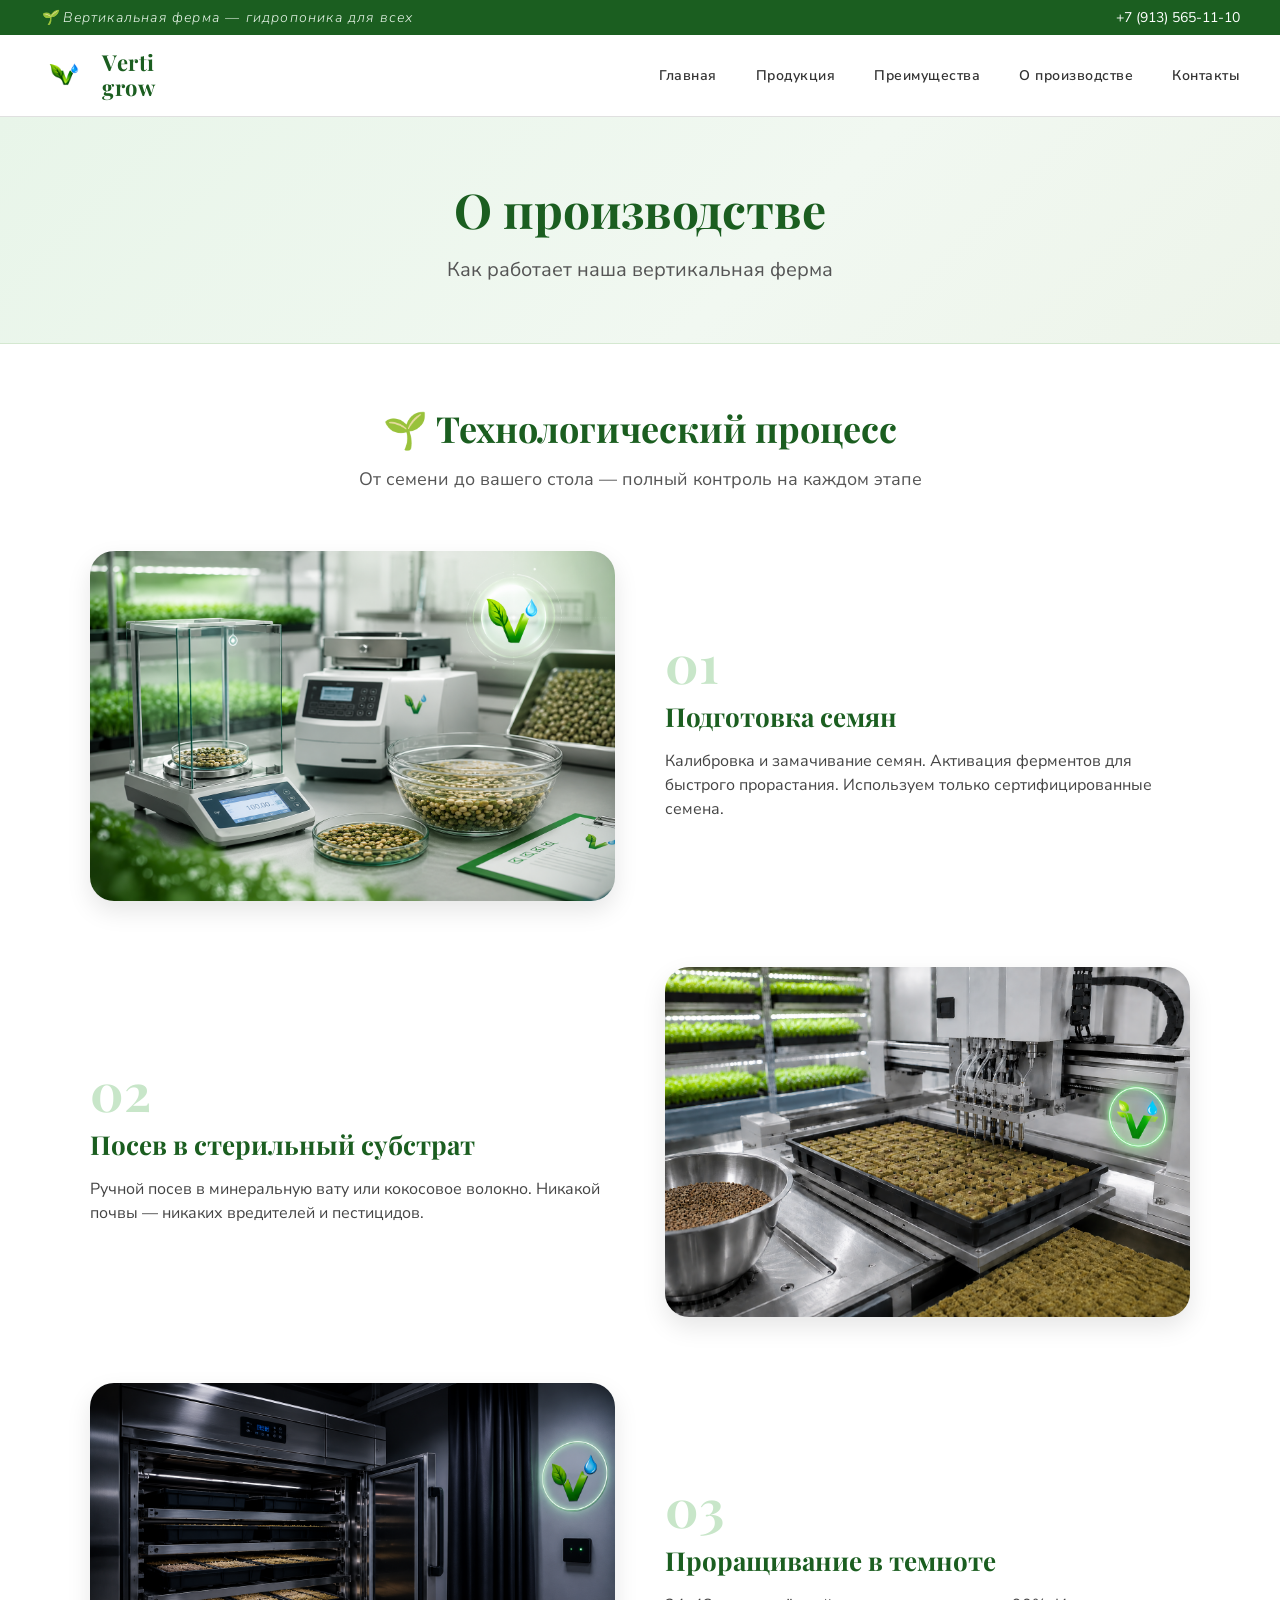
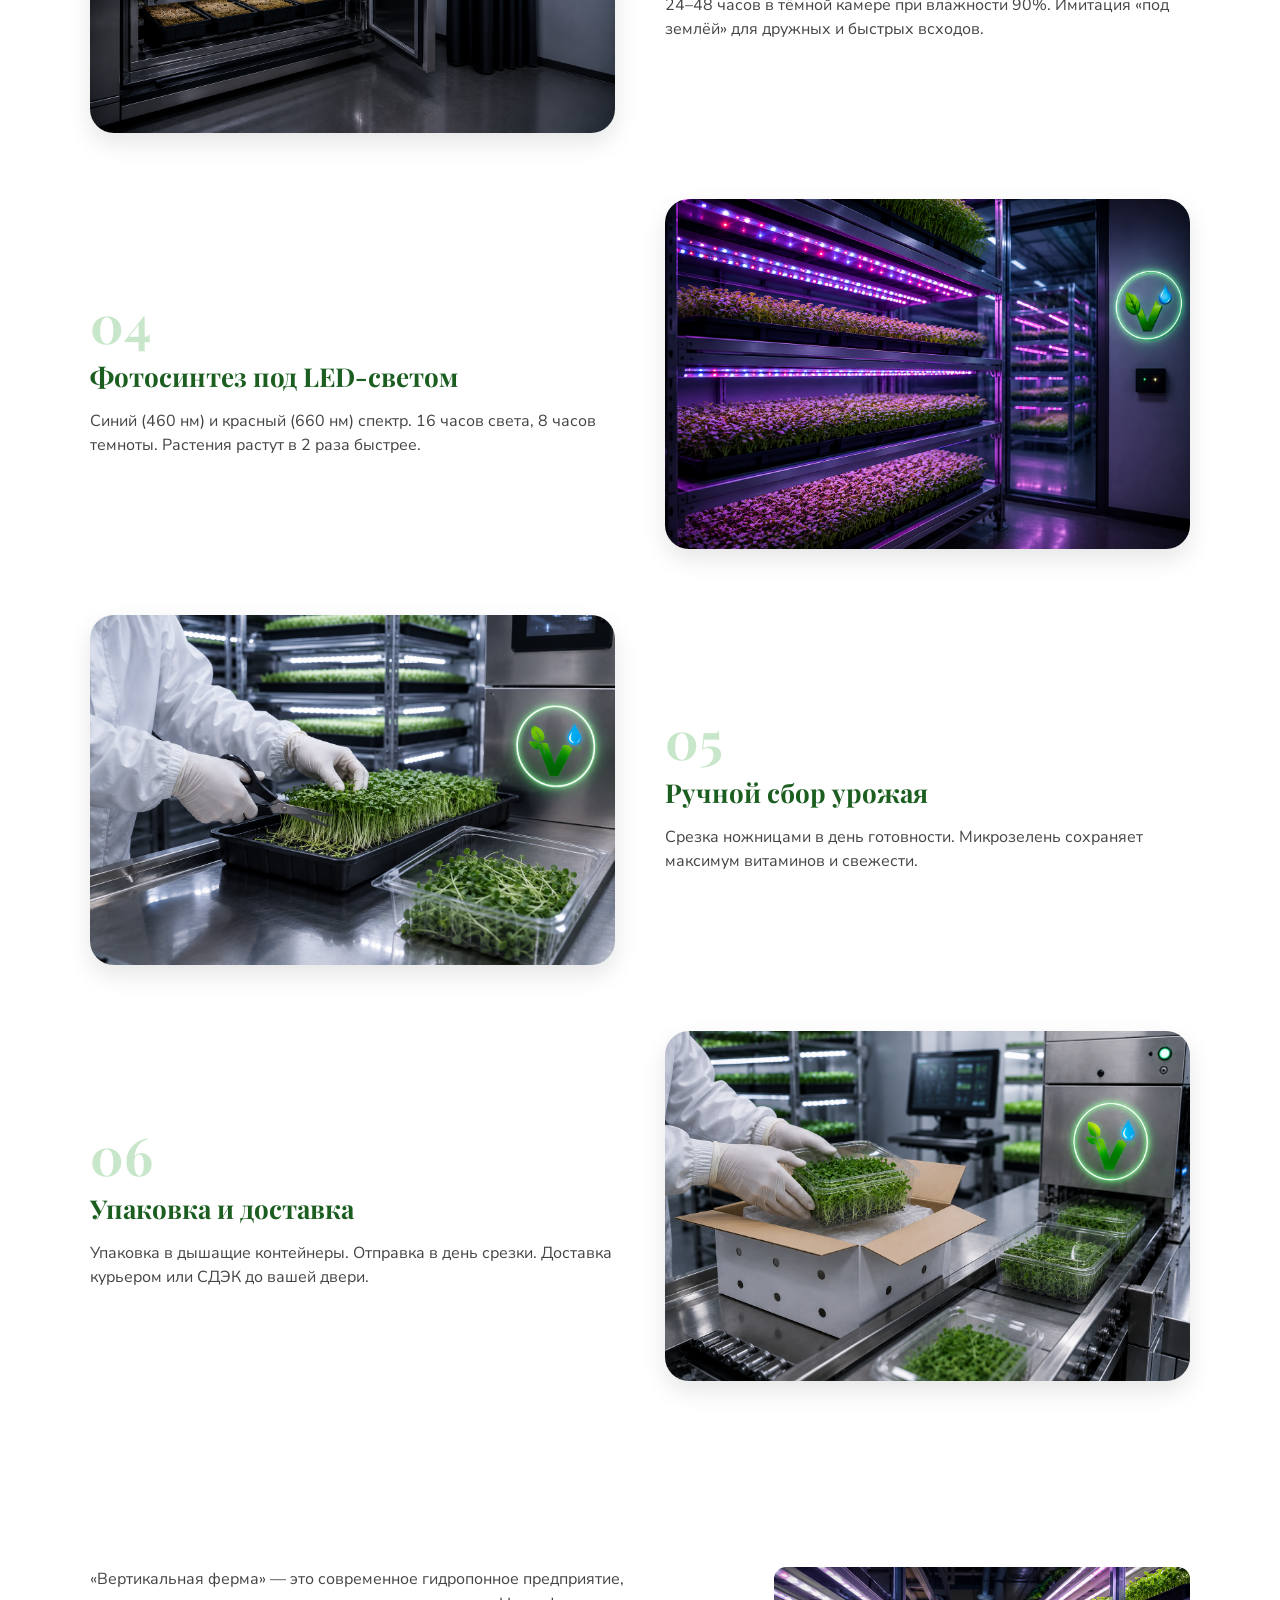
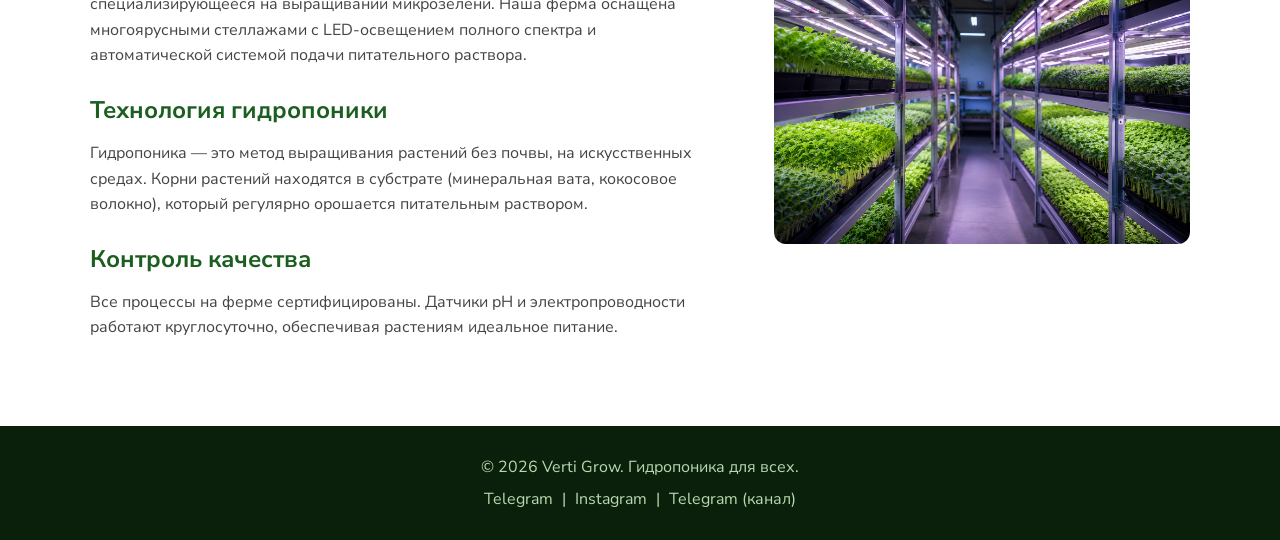
==== hydrofarm2/about.html @ b33966f1 "Add files via upload" ====
<!DOCTYPE html>
<html lang="ru">
<head>
    <meta charset="UTF-8">
    <title>О производстве | Вертикальная ферма</title>
    <link rel="preconnect" href="https://fonts.googleapis.com">
    <link rel="preconnect" href="https://fonts.gstatic.com" crossorigin>
    <link href="https://fonts.googleapis.com/css2?family=Nunito+Sans:ital,opsz,wght@0,6..12,300;0,6..12,400;0,6..12,600;0,6..12,700;1,6..12,300&family=Playfair+Display:wght@600;700&family=Lato:wght@400;700&display=swap" rel="stylesheet">
    <link rel="stylesheet" href="style.css">
</head>
<body>

<!-- ВЕРХНЯЯ ПЛАНКА -->
<div id="topBar">
    <div id="topBarContainer">
        <span id="topBarText">🌱 Вертикальная ферма — гидропоника для всех</span>
        <span id="topBarPhone">+7 (913) 565-11-10</span>
    </div>
</div>

<!-- ШАПКА С МЕНЮ -->
<div id="header">
    <div id="headerContainer">
        <div id="logo">
            <a href="index.html">
                <img src="images/logo.png" alt="Логотип">
                <span>Verti<br>grow</span>
            </a>
        </div>
        <div id="nav">
            <a href="index.html">Главная</a>
            <a href="products.html">Продукция</a>
            <a href="advantages.html">Преимущества</a>
            <a href="about.html">О производстве</a>
            <a href="contacts.html">Контакты</a>
        </div>
    </div>
</div>

<!-- ЗАГОЛОВОК СТРАНИЦЫ -->
<div id="pageHeader">
    <div id="pageHeaderContainer">
        <h1>О производстве</h1>
        <p>Как работает наша вертикальная ферма</p>
    </div>
</div>

<!-- ТЕХНОЛОГИЧЕСКИЙ ПРОЦЕСС (6 ШАГОВ) -->
<div id="techProcess">
    <div id="techProcessContainer">
        <h2>🌱 Технологический процесс</h2>
        <p>От семени до вашего стола — полный контроль на каждом этапе</p>

        <div class="techStep reveal">
            <div class="techStepImage">
                <img src="images/step1.jpg" alt="Подготовка семян">
            </div>
            <div class="techStepContent">
                <span class="techStepNumber">01</span>
                <h3>Подготовка семян</h3>
                <p>Калибровка и замачивание семян. Активация ферментов для быстрого прорастания. Используем только сертифицированные семена.</p>
            </div>
        </div>

        <div class="techStep reveal">
            <div class="techStepImage">
                <img src="images/step2.jpg" alt="Посев в субстрат">
            </div>
            <div class="techStepContent">
                <span class="techStepNumber">02</span>
                <h3>Посев в стерильный субстрат</h3>
                <p>Ручной посев в минеральную вату или кокосовое волокно. Никакой почвы — никаких вредителей и пестицидов.</p>
            </div>
        </div>

        <div class="techStep reveal">
            <div class="techStepImage">
                <img src="images/step3.jpg" alt="Проращивание в темноте">
            </div>
            <div class="techStepContent">
                <span class="techStepNumber">03</span>
                <h3>Проращивание в темноте</h3>
                <p>24–48 часов в тёмной камере при влажности 90%. Имитация «под землёй» для дружных и быстрых всходов.</p>
            </div>
        </div>

        <div class="techStep reveal">
            <div class="techStepImage">
                <img src="images/step4.jpg" alt="Под LED-светом">
            </div>
            <div class="techStepContent">
                <span class="techStepNumber">04</span>
                <h3>Фотосинтез под LED-светом</h3>
                <p>Синий (460 нм) и красный (660 нм) спектр. 16 часов света, 8 часов темноты. Растения растут в 2 раза быстрее.</p>
            </div>
        </div>

        <div class="techStep reveal">
            <div class="techStepImage">
                <img src="images/step5.jpg" alt="Урожай">
            </div>
            <div class="techStepContent">
                <span class="techStepNumber">05</span>
                <h3>Ручной сбор урожая</h3>
                <p>Срезка ножницами в день готовности. Микрозелень сохраняет максимум витаминов и свежести.</p>
            </div>
        </div>

        <div class="techStep reveal">
            <div class="techStepImage">
                <img src="images/step6.jpg" alt="Упаковка и доставка">
            </div>
            <div class="techStepContent">
                <span class="techStepNumber">06</span>
                <h3>Упаковка и доставка</h3>
                <p>Упаковка в дышащие контейнеры. Отправка в день срезки. Доставка курьером или СДЭК до вашей двери.</p>
            </div>
        </div>
    </div>
</div>

<!-- БЛОК С ФОТО ФЕРМЫ -->
<div id="aboutFull">
    <div id="aboutFullContainer">
        <div id="aboutFullText" class="reveal-left">
            <p>«Вертикальная ферма» — это современное гидропонное предприятие, специализирующееся на выращивании микрозелени. Наша ферма оснащена многоярусными стеллажами с LED-освещением полного спектра и автоматической системой подачи питательного раствора.</p>
            <h3>Технология гидропоники</h3>
            <p>Гидропоника — это метод выращивания растений без почвы, на искусственных средах. Корни растений находятся в субстрате (минеральная вата, кокосовое волокно), который регулярно орошается питательным раствором.</p>
            <h3>Контроль качества</h3>
            <p>Все процессы на ферме сертифицированы. Датчики pH и электропроводности работают круглосуточно, обеспечивая растениям идеальное питание.</p>
        </div>
        <div id="aboutFullImage" class="reveal-right">
            <img src="images/farm1.jpg" alt="Вертикальная ферма">
        </div>
    </div>
</div>

<!-- ПОДВАЛ -->
<div id="footer">
    <div id="footerContainer">
        <p>© 2026 Verti Grow. Гидропоника для всех.</p>
        <div id="socials">
            <a href="https://t.me/bobafn52" target="_blank">Telegram</a> | 
            <a href="https://www.instagram.com/washed.boba" target="_blank">Instagram</a> | 
            <a href="https://t.me/maslumbabaland" target="_blank">Telegram (канал)</a>
        </div>
    </div>
</div>

<script>
  (function () {
    var els = document.querySelectorAll('.reveal, .reveal-left, .reveal-right');
    if (!els.length) return;
    var io = new IntersectionObserver(function (entries) {
      entries.forEach(function (e) {
        if (e.isIntersecting) {
          e.target.classList.add('visible');
          io.unobserve(e.target);
        }
      });
    }, { threshold: 0.12 });
    els.forEach(function (el) { io.observe(el); });
  })();
</script>
</body>
</html>
---- hydrofarm2/style.css ----
/* ========== GOOGLE FONTS ========== */
@import url('https://fonts.googleapis.com/css2?family=Nunito+Sans:ital,opsz,wght@0,6..12,300;0,6..12,400;0,6..12,600;0,6..12,700;1,6..12,300&family=Playfair+Display:wght@600;700&family=Lato:wght@400;700&display=swap');

* {
    margin: 0;
    padding: 0;
    box-sizing: border-box;
}

body {
    font-family: 'Nunito Sans', 'Segoe UI', Arial, sans-serif;
    background: white;
    color: #1a3a1a;
    width: 100%;
    overflow-x: auto;
}

/* ПЛАВНАЯ ПРОКРУТКА ВСЕЙ СТРАНИЦЫ */
html {
    scroll-behavior: smooth;
}

/* ========== ВЕРХНЯЯ ПЛАНКА ========== */
#topBar {
    background: #1b5e20;
    color: white;
    padding: 8px 0;
    font-size: 14px;
}

#topBarContainer {
    width: 1200px;
    margin: 0 auto;
    display: flex;
    justify-content: space-between;
}

/* ========== ШАПКА ========== */
#header {
    background: white;
    border-bottom: 1px solid #e0e0e0;
    padding: 15px 0;
}

#headerContainer {
    width: 1200px;
    margin: 0 auto;
    display: flex;
    justify-content: space-between;
    align-items: center;
}

#logo a {
    display: flex;
    align-items: center;
    gap: 12px;
    text-decoration: none;
}

#logo img {
    width: 50px;
    height: 50px;
}

#logo span {
    font-size: 20px;
    font-weight: bold;
    color: #1b5e20;
    line-height: 1.2;
}

#nav a {
    text-decoration: none;
    color: #333;
    margin-left: 35px;
    font-weight: 600;
    font-size: 14px;
    letter-spacing: 0.5px;
    position: relative;
    padding-bottom: 3px;
}

#nav a::after {
    content: '';
    position: absolute;
    bottom: 0;
    left: 0;
    width: 0;
    height: 2px;
    background: #1b5e20;
    transition: width 0.25s ease;
}

#nav a:hover {
    color: #1b5e20;
}

#nav a:hover::after {
    width: 100%;
}

/* ========== HERO БЛОК ========== */
/* ========== HERO БЛОК (на весь экран) ========== */
#hero {
    position: relative;
    height: 100vh;
    min-height: 600px;
    background-image: url('images/hero-bg.jpg');
    background-size: cover;
    background-position: center;
}

#heroOverlay {
    position: absolute;
    top: 0;
    left: 0;
    width: 100%;
    height: 100%;
    background: rgba(0, 0, 0, 0.45);
}

#heroContent {
    position: relative;
    z-index: 2;
    width: 1200px;
    margin: 0 auto;
    top: 50%;
    transform: translateY(-50%);
    color: white;
    text-align: center;
}

#heroContent h1 {
    font-family: 'Playfair Display', Georgia, serif;
    font-size: 52px;
    font-weight: 700;
    line-height: 1.15;
    margin-bottom: 20px;
}

#heroContent p {
    font-size: 22px;
    margin-bottom: 30px;
}

/* ========== КНОПКА СКРОЛЛА ВНИЗ (АНИМИРОВАННАЯ) ========== */
#scrollDown {
    position: absolute;
    bottom: -150px;
    left: 50%;
    transform: translateX(-50%);
    text-align: center;
    cursor: pointer;
}

#scrollLink {
    display: inline-block;
    text-decoration: none;
}

#scrollLink span {
    display: block;
    width: 30px;
    height: 30px;
    border-bottom: 3px solid white;
    border-right: 3px solid white;
    transform: rotate(45deg);
    margin: -10px auto;
    animation: scrollAnimation 2s infinite;
}

#scrollLink span:nth-child(2) {
    animation-delay: -0.2s;
}

#scrollLink span:nth-child(3) {
    animation-delay: -0.4s;
}

@keyframes scrollAnimation {
    0% {
        opacity: 0;
        transform: rotate(45deg) translate(-10px, -10px);
    }
    50% {
        opacity: 1;
    }
    100% {
        opacity: 0;
        transform: rotate(45deg) translate(10px, 10px);
    }
}

#scrollDown p {
    color: white;
    font-size: 14px;
    margin-top: 15px;
    letter-spacing: 2px;
}

/* ========== ЗАГОЛОВКИ СТРАНИЦ (для внутренних страниц) ========== */
#pageHeader {
    background: linear-gradient(135deg, #e8f5e9 0%, #f1f8f1 60%, #edf4ea 100%);
    padding: 60px 0;
    text-align: center;
    border-bottom: 1px solid #d4e8d0;
}

#pageHeaderContainer {
    width: 1200px;
    margin: 0 auto;
}

#pageHeaderContainer h1 {
    font-family: 'Playfair Display', Georgia, serif;
    font-size: 48px;
    font-weight: 700;
    color: #1b5e20;
    margin-bottom: 15px;
}

#pageHeaderContainer p {
    font-size: 20px;
    color: #555;
}

/* ========== БЛОК "ВЫБЕРИ СВОЙ" ========== */
#choose {
    background: #f5faf4;
    padding: 60px 0;
    text-align: center;
}

#chooseContainer {
    width: 1200px;
    margin: 0 auto;
}

#chooseContainer h2 {
    font-family: 'Playfair Display', Georgia, serif;
    font-size: 36px;
    color: #1b5e20;
    margin-bottom: 20px;
}

#chooseContainer > p {
    font-size: 18px;
    color: #555;
    margin-bottom: 50px;
}

#chooseOptions {
    display: flex;
    justify-content: center;
    gap: 40px;
}

.chooseCard {
    background: white;
    width: 400px;
    padding: 40px 30px;
    border-radius: 4px 20px 20px 4px;
    box-shadow: 0 5px 20px rgba(0,0,0,0.05);
    border-left: 4px solid #2e7d32;
    transition: box-shadow 0.25s ease, transform 0.25s ease;
}

.chooseCard:hover {
    box-shadow: 0 10px 30px rgba(0,0,0,0.1);
    transform: translateY(-4px);
}

.chooseIcon {
    font-size: 60px;
    margin-bottom: 20px;
}

.chooseCard h3 {
    font-size: 24px;
    margin-bottom: 15px;
}

.chooseCard p {
    font-size: 16px;
    color: #666;
}

/* ========== БЛОК ПРЕИМУЩЕСТВ ========== */
#advantages {
    padding: 60px 0;
    background: white;
    text-align: center;
}

#advantagesContainer {
    width: 1200px;
    margin: 0 auto;
}

#advantagesContainer h2 {
    font-family: 'Playfair Display', Georgia, serif;
    font-size: 36px;
    color: #1b5e20;
    margin-bottom: 50px;
}

#advantagesGrid {
    display: flex;
    flex-wrap: wrap;
    justify-content: center;
    gap: 30px;
}

.advantageItem {
    width: 350px;
    background: #f9f9f9;
    padding: 32px 24px 28px;
    border-radius: 4px 4px 16px 16px;
    border-top: 3px solid #4caf50;
    transition: transform 0.2s ease, box-shadow 0.2s ease;
}

.advantageItem:hover {
    transform: translateY(-5px);
    box-shadow: 0 12px 28px rgba(27, 94, 32, 0.1);
}

.advIcon {
    font-size: 48px;
    margin-bottom: 15px;
}

.advantageItem h3 {
    font-size: 20px;
    margin-bottom: 12px;
}

.advantageItem p {
    font-size: 14px;
    color: #666;
}

/* ========== БЛОК ПРОДУКЦИИ ========== */
#production {
    background: #edf4ea;
    padding: 60px 0;
    text-align: center;
}

#productionContainer {
    width: 1200px;
    margin: 0 auto;
}

#productionContainer h2 {
    font-family: 'Playfair Display', Georgia, serif;
    font-size: 36px;
    color: #1b5e20;
    margin-bottom: 15px;
}

#productionDesc {
    font-size: 16px;
    color: #555;
    margin-bottom: 50px;
}

#productionGrid {
    display: flex;
    justify-content: center;
    gap: 30px;
    flex-wrap: wrap;
}

.productCard {
    background: white;
    width: 260px;
    padding: 20px;
    border-radius: 12px;
    box-shadow: 0 3px 12px rgba(0,0,0,0.07);
    transition: all 0.3s ease-out;
}

.productCard:hover {
    animation: shipRocking 0.6s ease-in-out infinite;
    transform: translateY(-8px);
    box-shadow: 0 20px 30px rgba(0, 0, 0, 0.15);
}

.productCard img {
    width: 100%;
    height: 180px;
    object-fit: cover;
    border-radius: 8px;
    margin-bottom: 15px;
}

.productCard h3 {
    font-size: 20px;
    margin-bottom: 10px;
}

.productCard p {
    font-size: 13px;
    color: #666;
    margin-bottom: 12px;
}

.price {
    display: inline-block;
    font-family: 'Lato', 'Nunito Sans', sans-serif;
    font-size: 22px;
    font-weight: 700;
    color: #1b5e20;
    letter-spacing: -0.5px;
}

/* ========== БЛОК "О ПРОИЗВОДСТВЕ" ========== */
#about {
    padding: 60px 0;
    background: white;
}

#aboutContainer {
    width: 1200px;
    margin: 0 auto;
}

#aboutContainer h2 {
    font-family: 'Playfair Display', Georgia, serif;
    font-size: 36px;
    color: #1b5e20;
    margin-bottom: 40px;
    text-align: center;
}

#aboutContent {
    display: flex;
    gap: 60px;
    align-items: center;
}

#aboutText {
    flex: 1;
}

#aboutText p {
    font-size: 16px;
    line-height: 1.6;
    margin-bottom: 20px;
    color: #444;
}

#aboutImage {
    flex: 1;
}

#aboutImage img {
    width: 100%;
    border-radius: 20px;
}

/* ========== БЛОК "ФИРМЕННЫЙ МАГАЗИН" ========== */
#store {
    background: #1b5e20;
    padding: 60px 0;
    text-align: center;
    color: white;
}

#storeContainer {
    width: 1200px;
    margin: 0 auto;
}

#storeContainer h2 {
    font-family: 'Playfair Display', Georgia, serif;
    font-size: 32px;
    margin-bottom: 20px;
}

#storeContainer p {
    font-size: 18px;
    margin-bottom: 30px;
    opacity: 0.95;
}

#storeContainer a {
    display: inline-block;
    background: white;
    color: #1b5e20;
    padding: 14px 44px;
    text-decoration: none;
    font-weight: 700;
    font-size: 15px;
    letter-spacing: 0.5px;
    border-radius: 6px;
    transition: background 0.2s ease, transform 0.2s ease, box-shadow 0.2s ease;
}

#storeContainer a:hover {
    background: #f9fff9;
    transform: translateY(-2px);
    box-shadow: 0 6px 18px rgba(0,0,0,0.15);
}

/* ========== БЛОК КОНТАКТОВ ========== */
#contacts {
    background: #f5faf4;
    padding: 60px 0;
    text-align: center;
}

#contactsContainer {
    width: 1200px;
    margin: 0 auto;
}

#contactsContainer h2 {
    font-family: 'Playfair Display', Georgia, serif;
    font-size: 36px;
    color: #1b5e20;
    margin-bottom: 10px;
}

#contactsContainer > p {
    font-size: 16px;
    color: #666;
    margin-bottom: 50px;
}

#contactsGrid {
    display: flex;
    justify-content: center;
    gap: 40px;
    flex-wrap: wrap;
}

.contactCard {
    background: white;
    width: 320px;
    padding: 30px;
    border-radius: 20px;
    text-align: left;
    box-shadow: 0 5px 15px rgba(0,0,0,0.05);
}

.contactCard h3 {
    font-family: 'Playfair Display', Georgia, serif;
    font-size: 18px;
    color: #1b5e20;
    margin-bottom: 15px;
}

.contactCard p {
    font-size: 15px;
    margin-bottom: 8px;
    color: #555;
}

/* ========== СТРАНИЦА "ПРОДУКЦИЯ" ========== */
#catalog {
    padding: 60px 0;
    background: white;
}

#catalogContainer {
    width: 1200px;
    margin: 0 auto;
}

.catalogGrid {
    display: flex;
    justify-content: center;
    gap: 40px;
    flex-wrap: wrap;
}

.catalogCard {
    background: #f9f9f9;
    width: 280px;
    padding: 25px;
    border-radius: 12px;
    text-align: center;
    transition: transform 0.2s ease, box-shadow 0.2s ease;
}

.catalogCard:hover {
    transform: translateY(-5px);
    box-shadow: 0 14px 30px rgba(0,0,0,0.1);
}

.catalogCard img {
    width: 100%;
    height: 200px;
    object-fit: cover;
    border-radius: 8px;
    margin-bottom: 15px;
}

.catalogCard h3 {
    font-size: 22px;
    margin-bottom: 10px;
}

.catalogCard p {
    font-size: 14px;
    color: #666;
    margin-bottom: 15px;
}

.catalogCard .price {
    font-size: 24px;
    display: block;
    margin-bottom: 8px;
}

.weight {
    font-size: 13px;
    color: #888;
}

/* ========== СТРАНИЦА "ПРЕИМУЩЕСТВА" ========== */
#advantagesFull {
    padding: 60px 0;
    background: white;
}

#advantagesFullContainer {
    width: 1000px;
    margin: 0 auto;
}

.advantageFullItem {
    display: flex;
    gap: 30px;
    margin-bottom: 50px;
    align-items: flex-start;
}

.advFullIcon {
    font-size: 60px;
    min-width: 80px;
    text-align: center;
}

.advFullText h3 {
    font-size: 24px;
    color: #1b5e20;
    margin-bottom: 10px;
}

.advFullText p {
    font-size: 16px;
    color: #555;
    line-height: 1.5;
}

/* ========== СТРАНИЦА "О ПРОИЗВОДСТВЕ" ========== */
#aboutFull {
    padding: 60px 0;
    background: white;
}

#aboutFullContainer {
    width: 1100px;
    margin: 0 auto;
    display: flex;
    gap: 60px;
    align-items: flex-start;
}

#aboutFullText {
    flex: 1.2;
}

#aboutFullText p {
    font-size: 16px;
    line-height: 1.6;
    margin-bottom: 25px;
    color: #444;
}

#aboutFullText h3 {
    font-size: 24px;
    color: #1b5e20;
    margin: 25px 0 15px 0;
}

#aboutFullImage {
    flex: 0.8;
}

#aboutFullImage img {
    width: 100%;
    border-radius: 20px;
}

/* ========== СТРАНИЦА "КОНТАКТЫ" ========== */
#contactsFull {
    padding: 60px 0;
    background: white;
}

#contactsFullContainer {
    width: 1000px;
    margin: 0 auto;
    display: flex;
    flex-wrap: wrap;
    gap: 40px;
    justify-content: center;
}

.contactFullCard {
    background: #f9f9f9;
    width: 400px;
    padding: 30px;
    border-radius: 24px;
}

.contactFullCard h3 {
    font-size: 22px;
    color: #1b5e20;
    margin-bottom: 20px;
}

.contactFullCard p {
    font-size: 15px;
    margin-bottom: 12px;
    color: #555;
}

.contactFullCard strong {
    color: #333;
}

/* ========== ПОДВАЛ ========== */
#footer {
    background: #0a200a;
    color: #b8d9b0;
    padding: 30px 0;
    text-align: center;
}

#footerContainer {
    width: 1200px;
    margin: 0 auto;
}

#footerContainer p {
    margin-bottom: 10px;
}

#socials a {
    color: #b8d9b0;
    text-decoration: none;
    margin: 0 5px;
}

#socials a:hover {
    color: white;
}
/* ========== ЭФФЕКТ "КОРАБЛЬ НА ВОЛНАХ" ДЛЯ КАРТОЧЕК ТОВАРОВ ========== */

@keyframes shipRocking {
    0% {
        transform: translateY(-8px) rotate(0deg);
    }
    25% {
        transform: translateY(-10px) rotate(2deg);
    }
    50% {
        transform: translateY(-8px) rotate(0deg);
    }
    75% {
        transform: translateY(-6px) rotate(-2deg);
    }
    100% {
        transform: translateY(-8px) rotate(0deg);
    }
}
/* ========== ТЕХНОЛОГИЧЕСКИЙ ПРОЦЕСС (6 ШАГОВ) ========== */
#techProcess {
    padding: 60px 0;
    background: white;
}

#techProcessContainer {
    width: 1100px;
    margin: 0 auto;
}

#techProcessContainer h2 {
    font-family: 'Playfair Display', Georgia, serif;
    font-size: 36px;
    color: #1b5e20;
    text-align: center;
    margin-bottom: 15px;
}

#techProcessContainer > p {
    text-align: center;
    font-size: 18px;
    color: #555;
    margin-bottom: 60px;
}

.techStep {
    display: flex;
    gap: 50px;
    margin-bottom: 60px;
    align-items: center;
}

.techStepImage {
    flex: 1;
}

.techStepImage img {
    width: 100%;
    border-radius: 24px;
    box-shadow: 0 10px 25px rgba(0, 0, 0, 0.1);
    transition: transform 0.3s;
}

.techStepImage img:hover {
    transform: scale(1.02);
}

.techStepContent {
    flex: 1;
}

.techStepNumber {
    font-family: 'Playfair Display', Georgia, serif;
    font-size: 52px;
    font-weight: 700;
    color: #c8e6c9;
    display: block;
    line-height: 1;
    margin-bottom: 10px;
}

.techStepContent h3 {
    font-family: 'Playfair Display', Georgia, serif;
    font-size: 26px;
    color: #1b5e20;
    margin-bottom: 15px;
}

.techStepContent p {
    font-size: 16px;
    line-height: 1.5;
    color: #444;
}

/* Чередование: чётные шаги — картинка справа */
.techStep:nth-child(even) {
    flex-direction: row-reverse;
}

/* Адаптация для мобильных (если нужно) */
@media (max-width: 900px) {
    .techStep {
        flex-direction: column !important;
    }
    #techProcessContainer {
        width: 90%;
    }
}
#socials a:hover {
    color: #00ff88;
    text-shadow: 
        0 0 5px #00ff88,
        0 0 12px #00ff88,
        0 0 25px #00ff44,
        0 0 40px #00cc33,
        0 0 60px #00aa22;
    transform: scale(1.15);
    background: rgba(0, 255, 136, 0.15);
    letter-spacing: 0.5px;
}
/* ========== ШРИФТ ДЛЯ ЛОГОТИПА ========== */
#logo span {
    font-family: 'Playfair Display', Georgia, serif;
    font-size: 22px;
    font-weight: 700;
    letter-spacing: 0.5px;
    color: #1b5e20;
    text-transform: none;
    font-style: normal;
    line-height: 1.15;
}
/* ========== ЭЛЕГАНТНЫЙ ШРИФТ ДЛЯ ВЕРХНЕЙ ПЛАНКИ ========== */
#topBarText {
    font-family: 'Nunito Sans', 'Lato', sans-serif;
    font-size: 14px;
    font-weight: 300;
    letter-spacing: 1.2px;
    color: #e8f5e9;
    font-style: italic;
}
/* ========== ИНТЕРАКТИВНЫЕ КАРТОЧКИ КОНТАКТОВ (с выезжающим текстом) ========== */
.contactInteractiveCard {
    position: relative;
    width: 380px;
    height: 320px;
    cursor: pointer;
}

.contactCardFront, .contactCardHover {
    position: absolute;
    width: 100%;
    height: 100%;
    backface-visibility: hidden;
    border-radius: 24px;
    padding: 25px;
    transition: all 0.5s ease;
    box-sizing: border-box;
}

/* Лицевая сторона (видна всегда) */
.contactCardFront {
    background: white;
    box-shadow: 0 10px 25px rgba(0, 0, 0, 0.1);
    text-align: left;
    z-index: 2;
}

/* Задняя сторона (появляется при наведении) */
.contactCardHover {
    background: #1b5e20;
    color: white;
    transform: translateY(15px);
    opacity: 0;
    visibility: hidden;
    box-shadow: 0 15px 35px rgba(0, 0, 0, 0.2);
}

/* При наведении — задняя сторона выезжает */
.contactInteractiveCard:hover .contactCardFront {
    transform: translateY(-10px);
    opacity: 0.95;
}

.contactInteractiveCard:hover .contactCardHover {
    transform: translateY(0);
    opacity: 1;
    visibility: visible;
    z-index: 3;
}

/* Иконка на лицевой стороне */
.contactIcon {
    font-size: 48px;
    margin-bottom: 15px;
    text-align: center;
}

.contactCardFront h3 {
    font-size: 20px;
    color: #1b5e20;
    margin-bottom: 15px;
    text-align: center;
}

.contactCardFront p {
    font-size: 14px;
    margin-bottom: 8px;
    color: #444;
}

.contactCardFront strong {
    color: #1b5e20;
}

.hoverHint {
    text-align: center;
    font-size: 11px;
    color: #999;
    margin-top: 15px;
    font-style: italic;
}

.contactCardHover h3 {
    font-size: 18px;
    margin-bottom: 15px;
    border-bottom: 2px solid #9ccc9c;
    display: inline-block;
    padding-bottom: 5px;
}

.contactCardHover p {
    font-size: 13px;
    margin-bottom: 10px;
    line-height: 1.4;
    color: #e8f5e9;
}

/* Адаптация для мобильных */
@media (max-width: 900px) {
    .contactInteractiveCard {
        width: 100%;
        height: auto;
        min-height: 320px;
        margin-bottom: 30px;
    }
    
    .contactCardFront, .contactCardHover {
        position: relative;
        width: 100%;
    }
    
    .contactCardHover {
        transform: translateY(0);
        margin-top: 10px;
        display: none;
    }
    
    .contactInteractiveCard:hover .contactCardFront {
        transform: translateY(0);
    }
    
    .contactInteractiveCard:hover .contactCardHover {
        display: block;
    }
}
/* ========== АНИМАЦИЯ ПОЯВЛЕНИЯ ПРИ СКРОЛЛЕ ========== */
.reveal {
    opacity: 0;
    transform: translateY(28px);
    transition: opacity 0.55s ease, transform 0.55s ease;
}

.reveal.visible {
    opacity: 1;
    transform: translateY(0);
}

.reveal-left {
    opacity: 0;
    transform: translateX(-28px);
    transition: opacity 0.55s ease, transform 0.55s ease;
}

.reveal-left.visible {
    opacity: 1;
    transform: translateX(0);
}

.reveal-right {
    opacity: 0;
    transform: translateX(28px);
    transition: opacity 0.55s ease, transform 0.55s ease;
}

.reveal-right.visible {
    opacity: 1;
    transform: translateX(0);
}

/* Задержки для эффекта «волны» в сетке */
.reveal-delay-1 { transition-delay: 0.08s; }
.reveal-delay-2 { transition-delay: 0.16s; }
.reveal-delay-3 { transition-delay: 0.24s; }
.reveal-delay-4 { transition-delay: 0.32s; }
.reveal-delay-5 { transition-delay: 0.40s; }
.reveal-delay-6 { transition-delay: 0.48s; }

/* Уважаем пользователей с reduced motion */
@media (prefers-reduced-motion: reduce) {
    .reveal, .reveal-left, .reveal-right {
        opacity: 1;
        transform: none;
        transition: none;
    }
}

/* ========== aboutFullImage hover ========== */
#aboutFullImage img {
    width: 100%;
    border-radius: 12px;
    transition: transform 0.35s ease, box-shadow 0.35s ease;
}

#aboutFullImage img:hover {
    transform: scale(1.02);
    box-shadow: 0 16px 36px rgba(0,0,0,0.12);
}



/* ПЛАНШЕТЫ (до 1024px) */
@media (max-width: 1024px) {
    #topBarContainer,
    #headerContainer,
    #heroContent,
    #chooseContainer,
    #advantagesContainer,
    #productionContainer,
    #aboutContainer,
    #storeContainer,
    #contactsContainer,
    #footerContainer,
    #pageHeaderContainer,
    #catalogContainer,
    #advantagesFullContainer,
    #aboutFullContainer,
    #techProcessContainer {
        width: 95%;
        padding-left: 15px;
        padding-right: 15px;
    }
    
    #heroContent h1 {
        font-size: 42px;
    }
    
    #heroContent p {
        font-size: 18px;
    }
    
    .chooseCard {
        width: 320px;
    }
    
    .advantageItem {
        width: 300px;
    }
    
    .productCard {
        width: 220px;
    }
    
    .productCard img {
        height: 150px;
    }
    
    .contactInteractiveCard {
        width: 320px;
    }
    
    .catalogCard {
        width: 240px;
    }
    
    .catalogCard img {
        height: 160px;
    }
}

/* ТЕЛЕФОНЫ (до 768px) */
@media (max-width: 768px) {
    body {
        overflow-x: hidden;
    }
    
    /* Верхняя планка */
    #topBarContainer {
        flex-direction: column;
        text-align: center;
        gap: 5px;
    }
    
    #topBarText {
        font-size: 14px;
    }
    
    /* Шапка */
    #headerContainer {
        flex-direction: column;
        text-align: center;
        gap: 15px;
    }
    
    #nav {
        display: flex;
        flex-wrap: wrap;
        justify-content: center;
        gap: 12px;
    }
    
    #nav a {
        margin-left: 0;
        font-size: 13px;
        padding: 5px 10px;
    }
    
    #logo span {
        font-size: 16px;
        letter-spacing: 1px;
    }
    
    #logo img {
        width: 40px;
        height: 40px;
    }
    
    /* Hero блок */
    #hero {
        min-height: 500px;
    }
    
    #heroContent h1 {
        font-size: 28px;
    }
    
    #heroContent p {
        font-size: 14px;
        margin-bottom: 20px;
    }
    
    #scrollDown {
        bottom: 20px;
    }
    
    #scrollLink span {
        width: 22px;
        height: 22px;
    }
    
    #scrollDown p {
        font-size: 11px;
        margin-top: 8px;
    }
    
    /* Заголовки страниц */
    #pageHeader {
        padding: 40px 0;
    }
    
    #pageHeaderContainer h1 {
        font-size: 32px;
    }
    
    #pageHeaderContainer p {
        font-size: 16px;
    }
    
    /* Блок "ВЫБЕРИ СВОЙ" */
    #choose {
        padding: 40px 0;
    }
    
    #chooseContainer h2 {
        font-size: 28px;
    }
    
    #chooseContainer > p {
        font-size: 14px;
        margin-bottom: 30px;
    }
    
    #chooseOptions {
        flex-direction: column;
        align-items: center;
        gap: 20px;
    }
    
    .chooseCard {
        width: 90%;
        max-width: 350px;
        padding: 25px 20px;
    }
    
    .chooseIcon {
        font-size: 45px;
    }
    
    .chooseCard h3 {
        font-size: 20px;
    }
    
    .chooseCard p {
        font-size: 14px;
    }
    
    /* Преимущества */
    #advantages {
        padding: 40px 0;
    }
    
    #advantagesContainer h2 {
        font-size: 28px;
        margin-bottom: 30px;
    }
    
    #advantagesGrid {
        gap: 20px;
    }
    
    .advantageItem {
        width: 90%;
        max-width: 320px;
        padding: 20px 15px;
    }
    
    .advIcon {
        font-size: 38px;
    }
    
    .advantageItem h3 {
        font-size: 18px;
    }
    
    /* Продукция */
    #production {
        padding: 40px 0;
    }
    
    #productionContainer h2 {
        font-size: 28px;
    }
    
    #productionDesc {
        font-size: 13px;
        margin-bottom: 30px;
    }
    
    #productionGrid {
        gap: 20px;
    }
    
    .productCard {
        width: 90%;
        max-width: 260px;
    }
    
    .productCard img {
        height: 140px;
    }
    
    .productCard h3 {
        font-size: 18px;
    }
    
    .price {
        font-size: 18px;
    }
    
    /* О производстве */
    #about {
        padding: 40px 0;
    }
    
    #aboutContainer h2 {
        font-size: 28px;
        margin-bottom: 25px;
    }
    
    #aboutContent {
        flex-direction: column;
        gap: 25px;
    }
    
    #aboutText p {
        font-size: 14px;
    }
    
    /* Фирменный магазин */
    #store {
        padding: 40px 0;
    }
    
    #storeContainer h2 {
        font-size: 24px;
    }
    
    #storeContainer p {
        font-size: 14px;
        margin-bottom: 20px;
    }
    
    #storeContainer a {
        padding: 10px 30px;
        font-size: 14px;
    }
    
    /* Контакты на главной */
    #contacts {
        padding: 40px 0;
    }
    
    #contactsContainer h2 {
        font-size: 28px;
    }
    
    #contactsContainer > p {
        font-size: 13px;
        margin-bottom: 30px;
    }
    
    #contactsGrid {
        flex-direction: column;
        align-items: center;
        gap: 20px;
    }
    
    .contactCard {
        width: 90%;
        max-width: 320px;
        padding: 20px;
    }
    
    .contactCard h3 {
        font-size: 16px;
    }
    
    .contactCard p {
        font-size: 13px;
    }
    
    /* Страница "Продукция" */
    #catalog {
        padding: 40px 0;
    }
    
    .catalogCard {
        width: 90%;
        max-width: 280px;
        padding: 18px;
    }
    
    .catalogCard img {
        height: 160px;
    }
    
    .catalogCard h3 {
        font-size: 18px;
    }
    
    .catalogCard .price {
        font-size: 20px;
    }
    
    /* Страница "Преимущества" */
    #advantagesFull {
        padding: 40px 0;
    }
    
    #advantagesFullContainer {
        width: 90%;
    }
    
    .advantageFullItem {
        flex-direction: column;
        text-align: center;
        gap: 15px;
        margin-bottom: 35px;
    }
    
    .advFullIcon {
        font-size: 45px;
        min-width: auto;
    }
    
    .advFullText h3 {
        font-size: 20px;
    }
    
    .advFullText p {
        font-size: 14px;
    }
    
    /* Страница "О производстве" */
    #aboutFull {
        padding: 40px 0;
    }
    
    #aboutFullContainer {
        width: 90%;
        flex-direction: column;
        gap: 30px;
    }
    
    #aboutFullText p {
        font-size: 14px;
    }
    
    #aboutFullText h3 {
        font-size: 20px;
    }
    
    /* Технологический процесс (6 шагов) */
    #techProcess {
        padding: 40px 0;
    }
    
    #techProcessContainer {
        width: 90%;
    }
    
    #techProcessContainer h2 {
        font-size: 28px;
    }
    
    #techProcessContainer > p {
        font-size: 14px;
        margin-bottom: 35px;
    }
    
    .techStep {
        flex-direction: column !important;
        gap: 20px;
        margin-bottom: 40px;
    }
    
    .techStepNumber {
        font-size: 36px;
    }
    
    .techStepContent h3 {
        font-size: 22px;
    }
    
    .techStepContent p {
        font-size: 14px;
    }
    
    /* Страница контактов (интерактивные карточки) */
    #contactsFull {
        padding: 40px 0;
    }
    
    #contactsFullContainer {
        width: 90%;
        gap: 25px;
    }
    
    .contactInteractiveCard {
        width: 100%;
        min-height: auto;
    }
    
    .contactCardFront, .contactCardHover {
        position: relative;
        width: 100%;
    }
    
    .contactCardHover {
        transform: translateY(0);
        margin-top: 12px;
        display: none;
    }
    
    .contactInteractiveCard:hover .contactCardFront {
        transform: translateY(0);
        opacity: 1;
    }
    
    .contactInteractiveCard:hover .contactCardHover {
        display: block;
        opacity: 1;
        visibility: visible;
    }
    
    .contactIcon {
        font-size: 40px;
    }
    
    .contactCardFront h3 {
        font-size: 18px;
    }
    
    .contactCardFront p {
        font-size: 13px;
    }
    
    .hoverHint {
        font-size: 10px;
    }
    
    .contactCardHover h3 {
        font-size: 16px;
    }
    
    .contactCardHover p {
        font-size: 12px;
    }
    
    /* Подвал */
    #footer {
        padding: 25px 0;
    }
    
    #footerContainer p {
        font-size: 11px;
    }
    
    #socials {
        display: flex;
        flex-wrap: wrap;
        justify-content: center;
        gap: 8px;
    }
    
    #socials a {
        font-size: 12px;
        padding: 3px 6px;
    }
}

/* МАЛЕНЬКИЕ ТЕЛЕФОНЫ (до 480px) */
@media (max-width: 480px) {
    #heroContent h1 {
        font-size: 24px;
    }
    
    #heroContent p {
        font-size: 12px;
    }
    
    #chooseContainer h2,
    #advantagesContainer h2,
    #productionContainer h2,
    #aboutContainer h2,
    #contactsContainer h2,
    #pageHeaderContainer h1,
    #techProcessContainer h2 {
        font-size: 24px;
    }
    
    .productCard {
        width: 95%;
    }
    
    .productCard img {
        height: 130px;
    }
    
    .catalogCard {
        width: 95%;
    }
    
    .techStepContent h3 {
        font-size: 20px;
    }
    
    .contactCardFront {
        padding: 18px;
    }
    
    .contactCardHover {
        padding: 18px;
    }
}

/* Альбомная ориентация на телефонах */
@media (max-width: 900px) and (orientation: landscape) {
    #hero {
        min-height: 400px;
    }
    
    #heroContent {
        top: 50%;
        transform: translateY(-50%);
    }
    
    #heroContent h1 {
        font-size: 28px;
    }
    
    #heroContent p {
        font-size: 14px;
    }
}
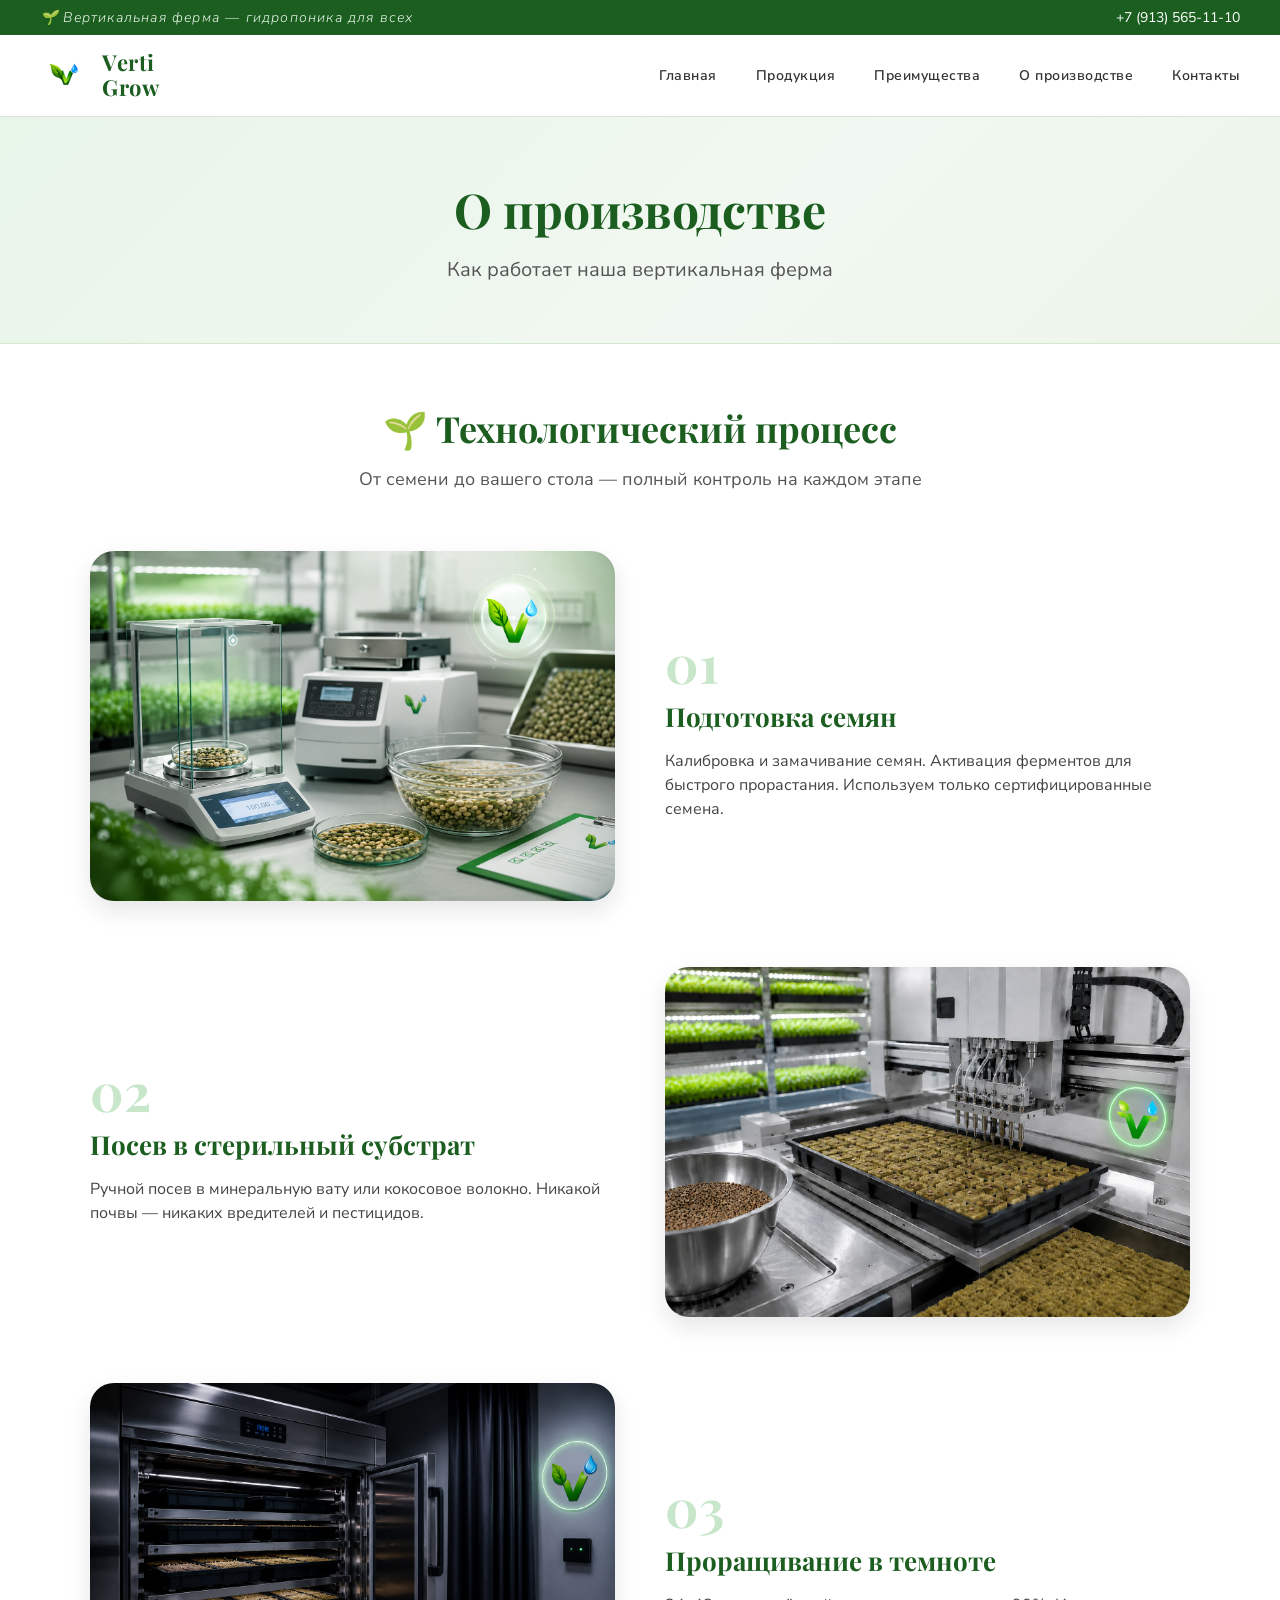
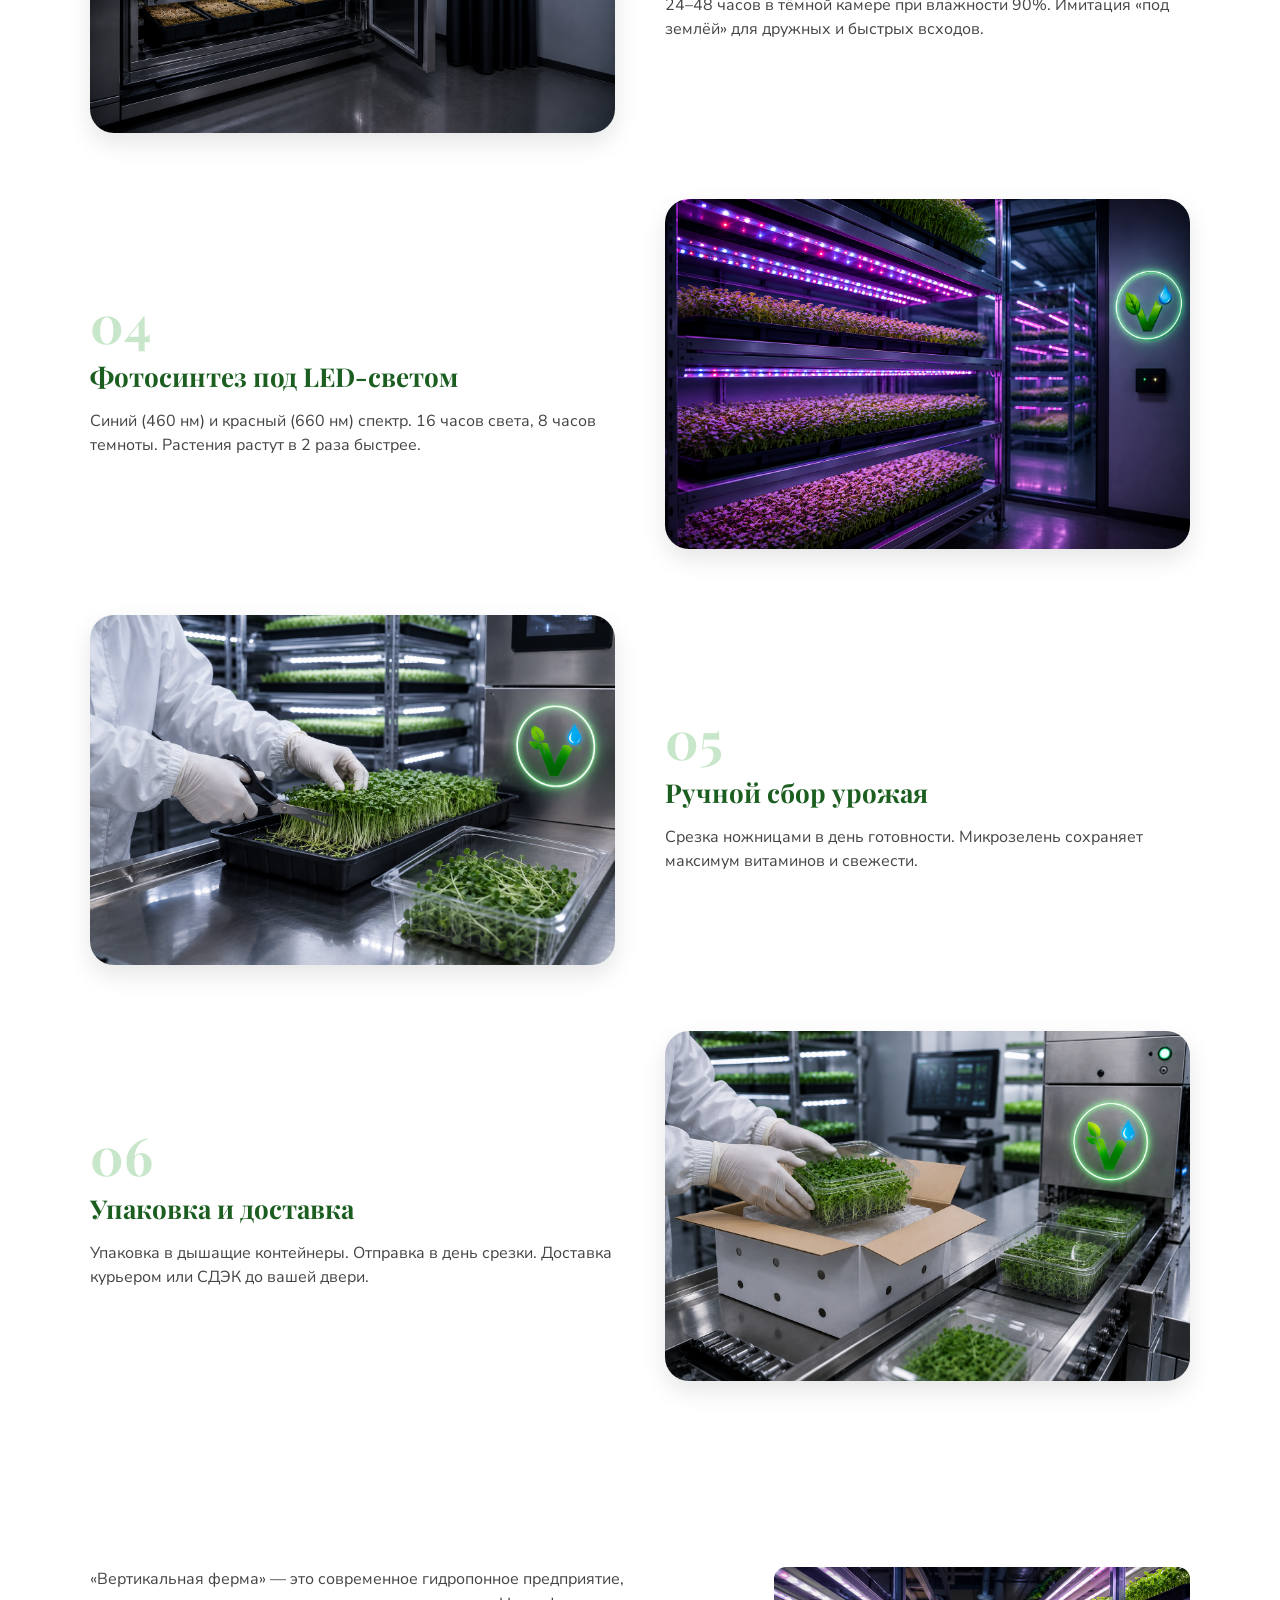
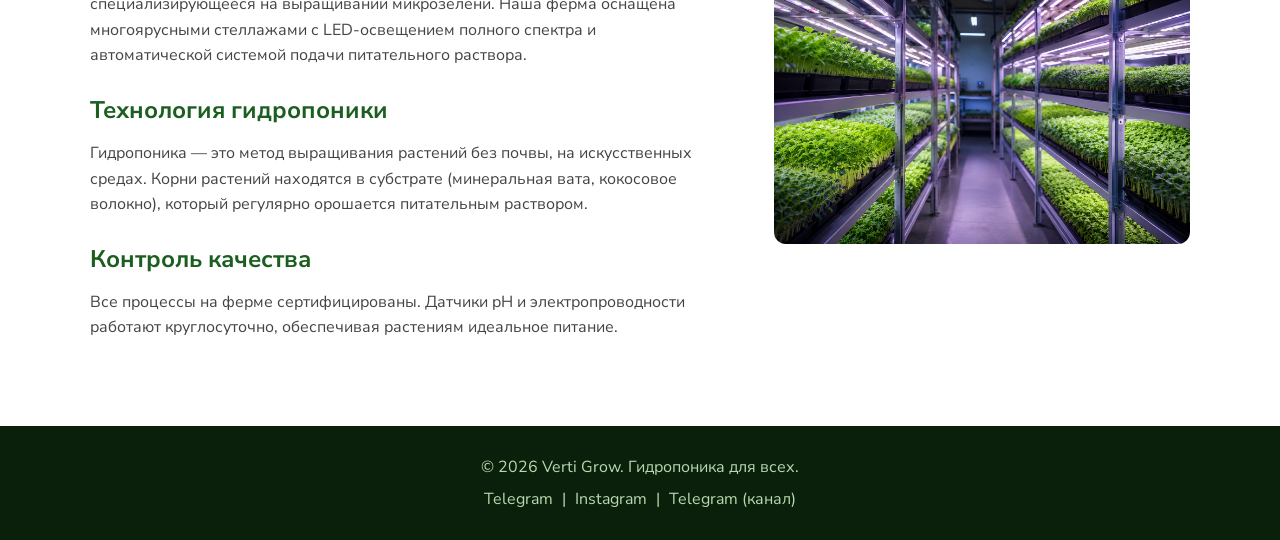
==== commit 7171d0ea: "Add files via upload" ====
--- a/hydrofarm2/about.html
+++ b/hydrofarm2/about.html
@@ -24,7 +24,7 @@
         <div id="logo">
             <a href="index.html">
                 <img src="images/logo.png" alt="Логотип">
-                <span>Verti<br>grow</span>
+                <span>Verti<br>Grow</span>
             </a>
         </div>
         <div id="nav">
--- a/hydrofarm2/style.css
+++ b/hydrofarm2/style.css
@@ -880,7 +880,139 @@
     background: rgba(0, 255, 136, 0.15);
     letter-spacing: 0.5px;
 }
-/* ========== ШРИФТ ДЛЯ ЛОГОТИПА ========== */
+/* ========== БЛОК "РАБОТНИКИ И ДОЛЖНОСТИ" ========== */
+#teamSection {
+    padding: 80px 0;
+    background: linear-gradient(180deg, #f5faf4 0%, #ffffff 100%);
+}
+
+#teamContainer {
+    width: 1000px;
+    margin: 0 auto;
+    text-align: center;
+}
+
+#teamContainer h2 {
+    font-family: 'Playfair Display', Georgia, serif;
+    font-size: 36px;
+    color: #1b5e20;
+    margin-bottom: 12px;
+}
+
+#teamContainer > p {
+    font-size: 17px;
+    color: #666;
+    margin-bottom: 60px;
+}
+
+#teamGrid {
+    display: flex;
+    justify-content: center;
+    flex-wrap: wrap;
+    gap: 40px;
+}
+
+.teamCard {
+    background: white;
+    width: 320px;
+    border-radius: 24px;
+    overflow: hidden;
+    box-shadow: 0 8px 30px rgba(27, 94, 32, 0.1);
+    transition: transform 0.35s ease, box-shadow 0.35s ease;
+    text-align: center;
+}
+
+.teamCard:hover {
+    transform: translateY(-8px);
+    box-shadow: 0 20px 45px rgba(27, 94, 32, 0.18);
+}
+
+.teamPhotoWrap {
+    position: relative;
+    width: 100%;
+    height: 300px;
+    overflow: hidden;
+}
+
+.teamPhotoWrap img {
+    width: 100%;
+    height: 100%;
+    object-fit: cover;
+    object-position: top center;
+    transition: transform 0.5s ease;
+}
+
+.teamCard:hover .teamPhotoWrap img {
+    transform: scale(1.05);
+}
+
+.teamPhotoOverlay {
+    position: absolute;
+    bottom: 0;
+    left: 0;
+    width: 100%;
+    height: 60px;
+    background: linear-gradient(to top, white, transparent);
+}
+
+.teamInfo {
+    padding: 20px 25px 30px;
+}
+
+.teamRole {
+    display: inline-block;
+    background: #e8f5e9;
+    color: #1b5e20;
+    font-size: 12px;
+    font-weight: 700;
+    letter-spacing: 2px;
+    text-transform: uppercase;
+    padding: 5px 16px;
+    border-radius: 20px;
+    margin-bottom: 12px;
+    border: 1px solid #c8e6c9;
+}
+
+.teamInfo h3 {
+    font-family: 'Playfair Display', Georgia, serif;
+    font-size: 22px;
+    color: #1b5e20;
+    margin-bottom: 10px;
+}
+
+.teamInfo p {
+    font-size: 14px;
+    color: #666;
+    line-height: 1.55;
+}
+
+/* Адаптация */
+@media (max-width: 1024px) {
+    #teamContainer {
+        width: 95%;
+        padding-left: 15px;
+        padding-right: 15px;
+    }
+}
+
+@media (max-width: 768px) {
+    #teamSection {
+        padding: 50px 0;
+    }
+    #teamContainer h2 {
+        font-size: 28px;
+    }
+    #teamContainer > p {
+        font-size: 14px;
+        margin-bottom: 35px;
+    }
+    .teamCard {
+        width: 90%;
+        max-width: 320px;
+    }
+}
+
+
 #logo span {
     font-family: 'Playfair Display', Georgia, serif;
     font-size: 22px;
